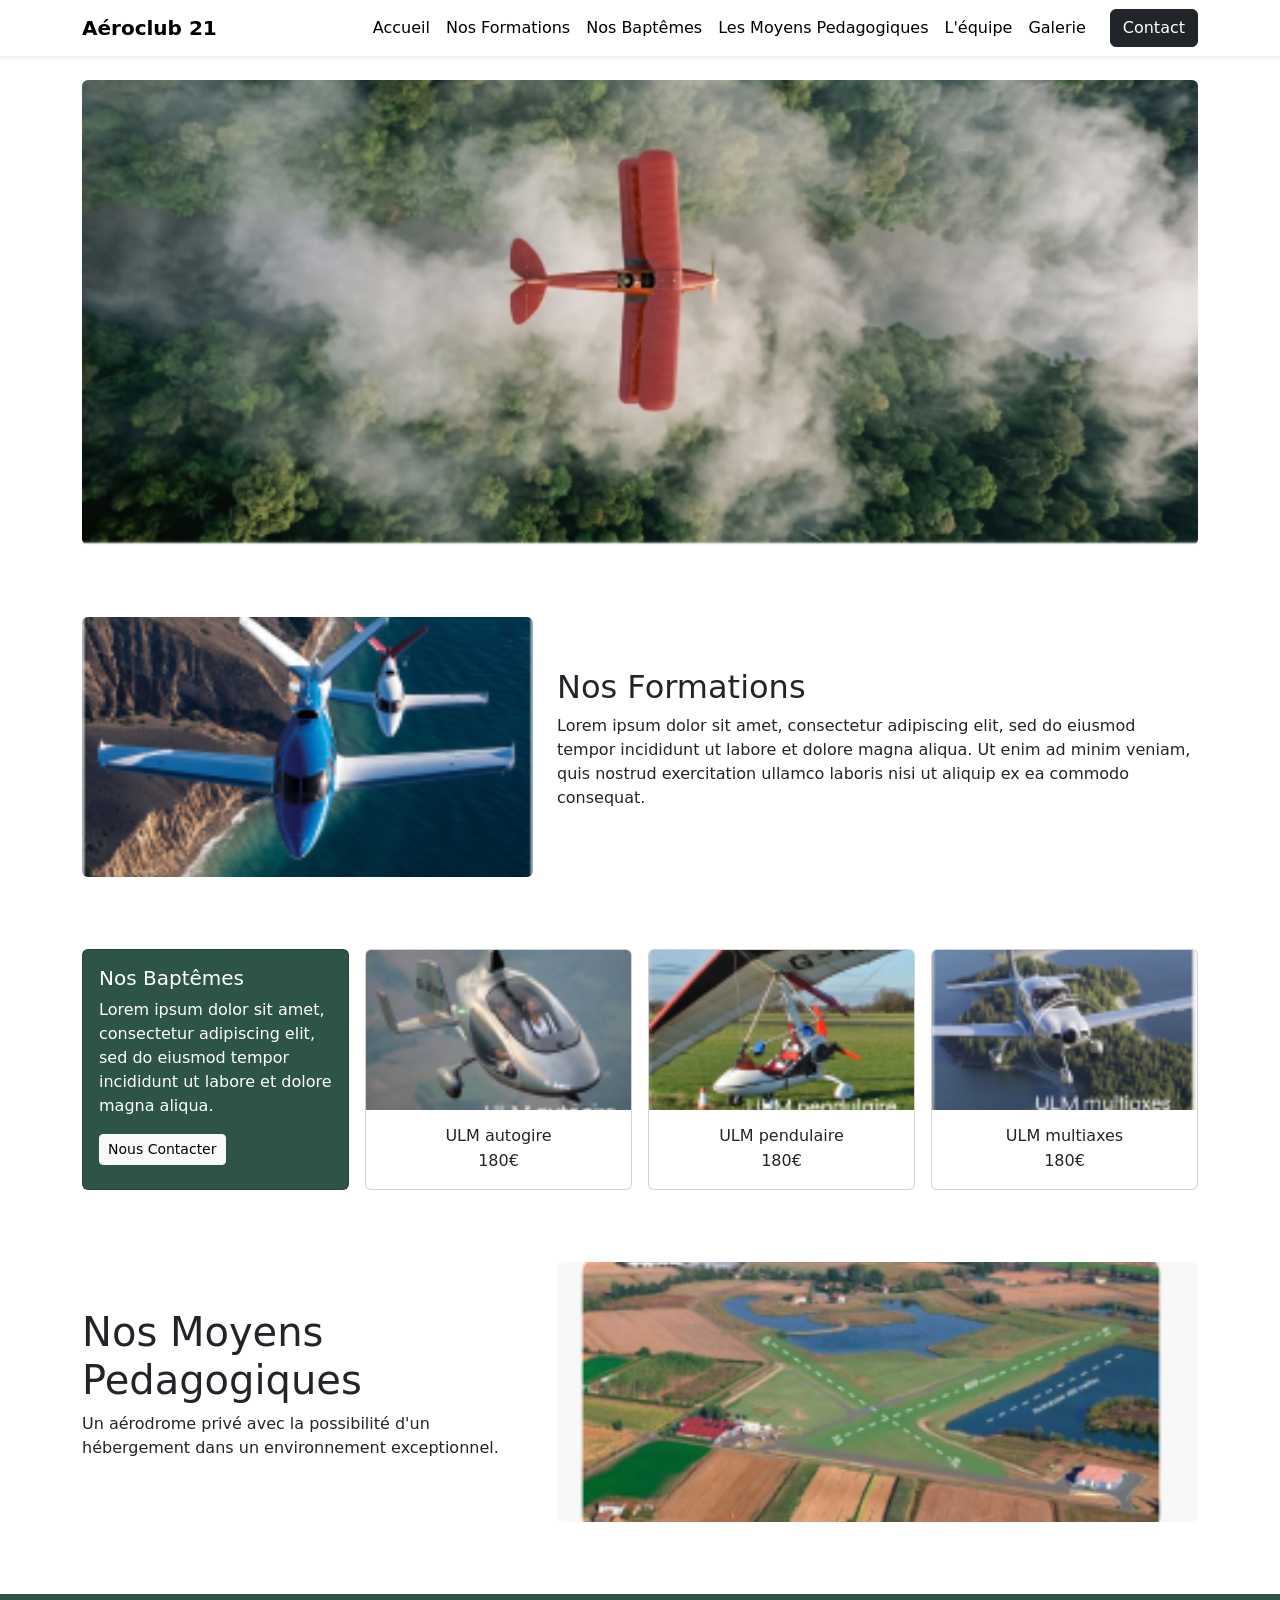
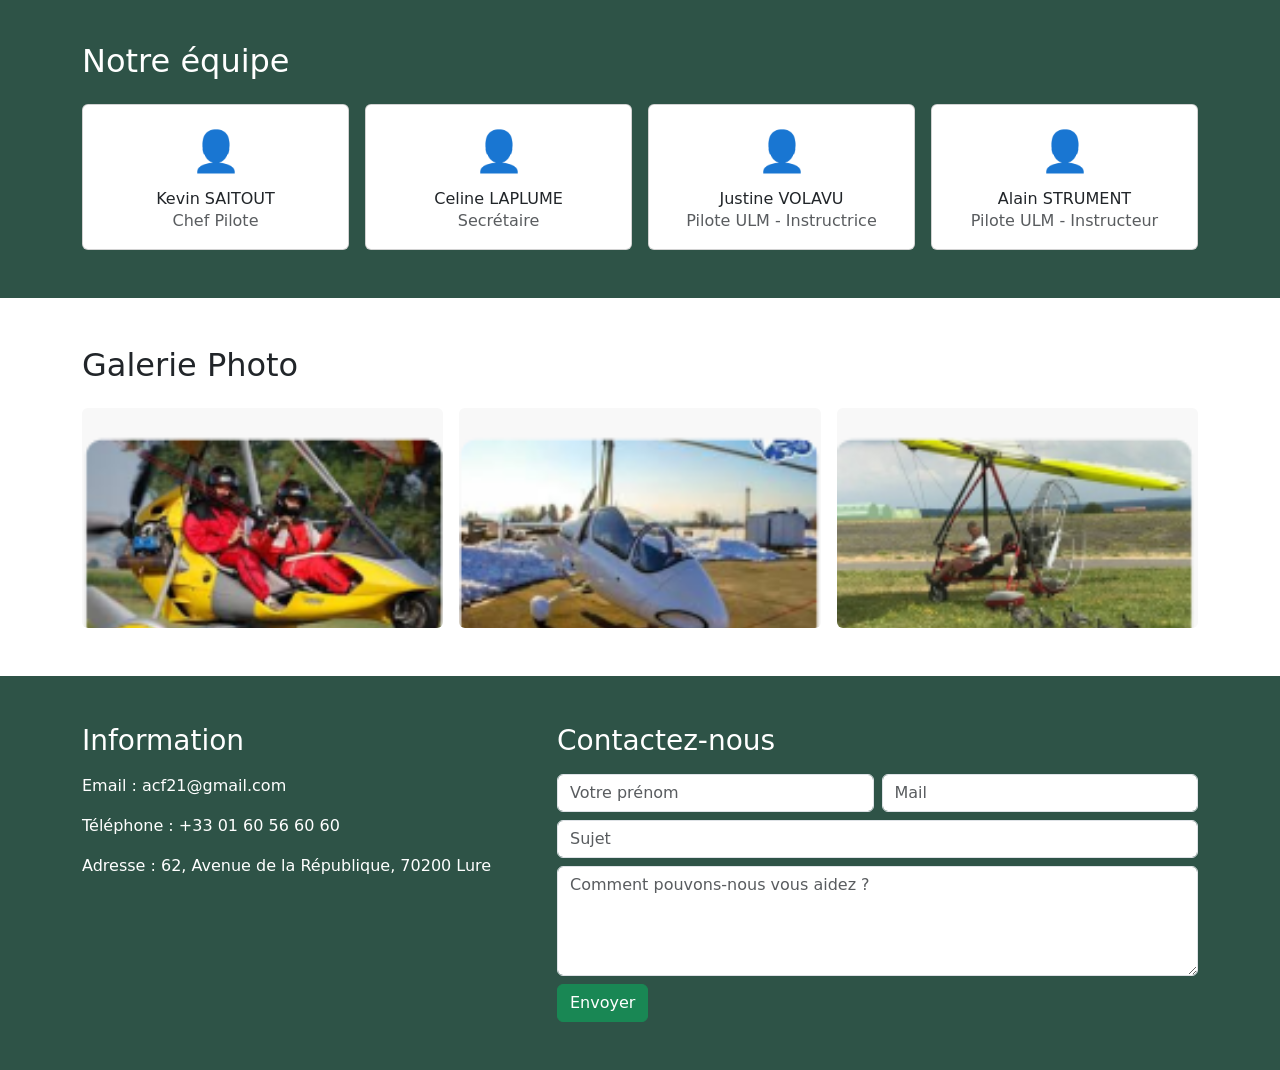
==== index.html @ 87007d58 "Mise à jour du site" ====
<!DOCTYPE html>
<html lang="fr">
    <head>
        <meta charset="UTF-8">
         <meta name="viewport" content="width=device-width, initial-scale=1.0">
        <title>Aéroclub 21</title>
        <link href="https://cdn.jsdelivr.net/npm/bootstrap@5.3.3/dist/css/bootstrap.min.css" rel="stylesheet">
        <link rel="stylesheet" href="css/style.css">
    </head>

    <body>
        <nav class="navbar navbar-expand-lg navbar-light bg-white shadow-sm">
            <div class="container">
                <a class="navbar-brand fw-bold" href="#accueil">Aéroclub 21</a>
            <div class="collapse navbar-collapse" id="menu">
                
                <ul class="navbar-nav ms-auto mb-2 mb-lg-0">
                <li class="nav-item">
                    <a class="nav-link active" href="#accueil">Accueil</a>
                </li>
                <li class="nav-item">
                    <a class="nav-link active" href="#formations">Nos Formations</a>
                </li>
                <li class="nav-item">
                    <a class="nav-link active" href="#baptemes">Nos Baptêmes</a>
                </li>
                <li class="nav-item">
                    <a class="nav-link active" href="#moyens">Les Moyens Pedagogiques</a>
                </li>
                <li class="nav-item">
                    <a class="nav-link active" href="#equipe">L'équipe</a>
                </li>
                <li class="nav-item">
                    <a class="nav-link active" href="#galerie">Galerie</a>
                </li>
                </ul>

                <a href="#contact" class="btn btn-dark ms-lg-3">Contact</a>
            </div>
            </div>
        </nav>

        <section id="accueil">
            <div class="container mt-4">
                <img src="images/hero.jpg" alt="ULM dans les nuages" class="img-fluid rounded w-100">
            </div>
        </section>

        <section id="formations" class="container my-5 py-4">
            <div class="row align-items-center">
                <div class="col-md-5 mb-3 mb-md-0">
                <img src="images/formations.jpg" alt="ULM au dessus de la mer" class="img-fluid rounded">
            </div>

            <div class="col-md-7">
                <h2>Nos Formations</h2>
                <p> Lorem ipsum dolor sit amet, consectetur adipiscing elit, sed do eiusmod tempor incididunt ut
          labore et dolore magna aliqua. Ut enim ad minim veniam, quis nostrud exercitation ullamco
          laboris nisi ut aliquip ex ea commodo consequat.</p>
            </div>
            </div>
        </section>


        <section id="baptemes" class="container mb-5">
            <div class="row g-3">
                <div class="col-md-6 col-lg-3">
                <div class="card text-white h-100 bg-baptemes">
                    <div class="card-body">
                        <h5 class="card-title">Nos Baptêmes</h5>
                        <p class="card-text">
                        Lorem ipsum dolor sit amet, consectetur adipiscing elit, sed do eiusmod tempor
              incididunt ut labore et dolore magna aliqua.    
                        </p>
                        <a href="#contact" class="btn btn-light btn-sm">Nous Contacter</a>
                    </div>
                </div>
            </div>

            <div class="col-md-6 col-lg-3">
                <div class="card h-100">
                    <img src="images/bapteme-autogire.jpg" class="card-img-top" alt="ULM autogire">
                    <div class="card-body text-center">
                        <h6 class="card-title mb-1">ULM autogire</h6>
                        <p class="card-text">180€</p>
                    </div>
                </div>
            </div>

               <div class="col-md-6 col-lg-3">
                <div class="card h-100">
                    <img src="images/bapteme-pendulaire.jpg" class="card-img-top" alt="ULM pendulaire">
                    <div class="card-body text-center">
                        <h6 class="card-title mb-1">ULM pendulaire</h6>
                        <p class="card-text">180€</p>
                    </div>
                </div>
            </div>

            <div class="col-md-6 col-lg-3">
                <div class="card h-100">
                    <img src="images/bapteme-multiaxes.jpg" class="card-img-top" alt="ULM multitaxes">
                    <div class="card-body text-center">
                        <h6 class="card-title mb-1">ULM multiaxes</h6>
                        <p class="card-text">180€</p>
                    </div>
                </div>
            </div>
            </div>
        </section>

        <section id="moyens" class="container my-5 py-4">
            <div class="row align-items-center">
                <div class="col-md-5 mb-3 mb-md-0">
                    <h1>Nos Moyens Pedagogiques</h1>
                    <p>Un aérodrome privé avec la possibilité d'un hébergement dans un environnement exceptionnel.</p>
                </div>
                <div class="col-md-7">
                    <img src="images/aerodrome.jpg" alt="Aérodrome vu du ciel" class="img-fluid rounded">
                </div>
            </div>
        </section>

        <section id="equipe" class="bg-equipe py-5">
            <div class="container">
                <h2 class="text-white mb-4">Notre équipe</h2>
                <div class="row g-3">
                    <div class="col-6 col-lg-3">
                        <div class="card text-center h-100">
                            <div class="card-body">
                                <div class="fs-1 mb-2">👤</div>
                                <h6 class="card-title mb-0">Kevin SAITOUT</h6>
                                <p class="card-text text-muted">Chef Pilote</p>
                            </div>
                        </div>
                    </div>

            <div class="col-6 col-lg-3">
                        <div class="card text-center h-100">
                            <div class="card-body">
                                <div class="fs-1 mb-2">👤</div>
                                <h6 class="card-title mb-0">Celine LAPLUME</h6>
                                <p class="card-text text-muted">Secrétaire</p>
                            </div>
                        </div>
                    </div>

                    <div class="col-6 col-lg-3">
                        <div class="card text-center h-100">
                            <div class="card-body">
                                <div class="fs-1 mb-2">👤</div>
                                <h6 class="card-title mb-0">Justine VOLAVU</h6>
                                <p class="card-text text-muted">Pilote ULM - Instructrice</p>
                            </div>
                        </div>
                    </div>

            <div class="col-6 col-lg-3">
                <div class="card text-center h-100">
                    <div class="card-body">
                        <div class="fs-1 mb-2">👤</div>
                        <h6 class="card-title mb-0">Alain STRUMENT</h6>
                        <p class="card-text text-muted">Pilote ULM - Instructeur</p>
                    </div>
                </div>
            </div>
                </div>
            </div>
        </section>

        <section id="galerie" class="container my-5">
            <h2 class="mb-4">Galerie Photo</h2>

            <div class="row g-3">
                <div class="col-6 col-md-4">
                    <img src="images/gallery-1.jpg" class="img-fluid rounded" alt="ULM pendulaire biplace">
                </div>
                <div class="col-6 col-md-4">
                    <img src="images/gallery-2.jpg" class="img-fluid rounded" alt="ULM autogire au sol">
                </div>
                <div class="col-6 col-md-4">
                    <img src="images/gallery-3.jpg" class="img-fluid rounded" alt="Aile de ULM pendulaire">
            </div>
            </div>
        </section>
         
        <footer id="contact" class="bg-equipe text-white py-5">
            <div class="container">
                <div class="row g-4">

                    <div class="col-md-5">
                        <h3 class="mb-3">Information</h3>
                        <p>Email : acf21@gmail.com</p>
                        <p>Téléphone : +33 01 60 56 60 60</p>
                        <p>Adresse : 62, Avenue de la République, 70200 Lure</p>
                    </div>

                    <div class="col-md-7">
                        <h3 class="mb-3">Contactez-nous</h3>

                        <form>
                            <div class="row g-2">

                                <div class="col-md-6">
                                <input type="text" class="form-control" placeholder="Votre prénom">
                            </div>

                                <div class="col-md-6">
                                <input type="email" class="form-control" placeholder="Mail">
                            </div>

                             <div class="col-md-12">
                                <input type="text" class="form-control" placeholder="Sujet">
                            </div>

                            <div class="col-md-12">
                                <textarea class="form-control" rows="4" placeholder="Comment pouvons-nous vous aidez ?"></textarea>
                            </div>

                            <div class="col-md-12">
                                <button type="submit" class="btn btn-success">Envoyer</button>
                            </div>
                        </form>
                    </div>
                </div>
            </div>
        </footer>
        
        <script src="https://cdn.jsdelivr.net/npm/bootstrap@5.3.3/dist/js/bootstrap.bundle.min.js"></script>
    </body>
</html>
---- css/style.css ----
.bg-baptemes {
  background-color: #2e5347;
}

.bg-equipe {
  background-color: #2e5347;
}


.card-img-top {
  height: 160px;
  object-fit: cover;
}

#formations img,
#moyens img {
  width: 100%;
  height: 260px;
  object-fit: cover;
}


#galerie img {
  width: 100%;
  height: 220px;
  object-fit: cover;
}
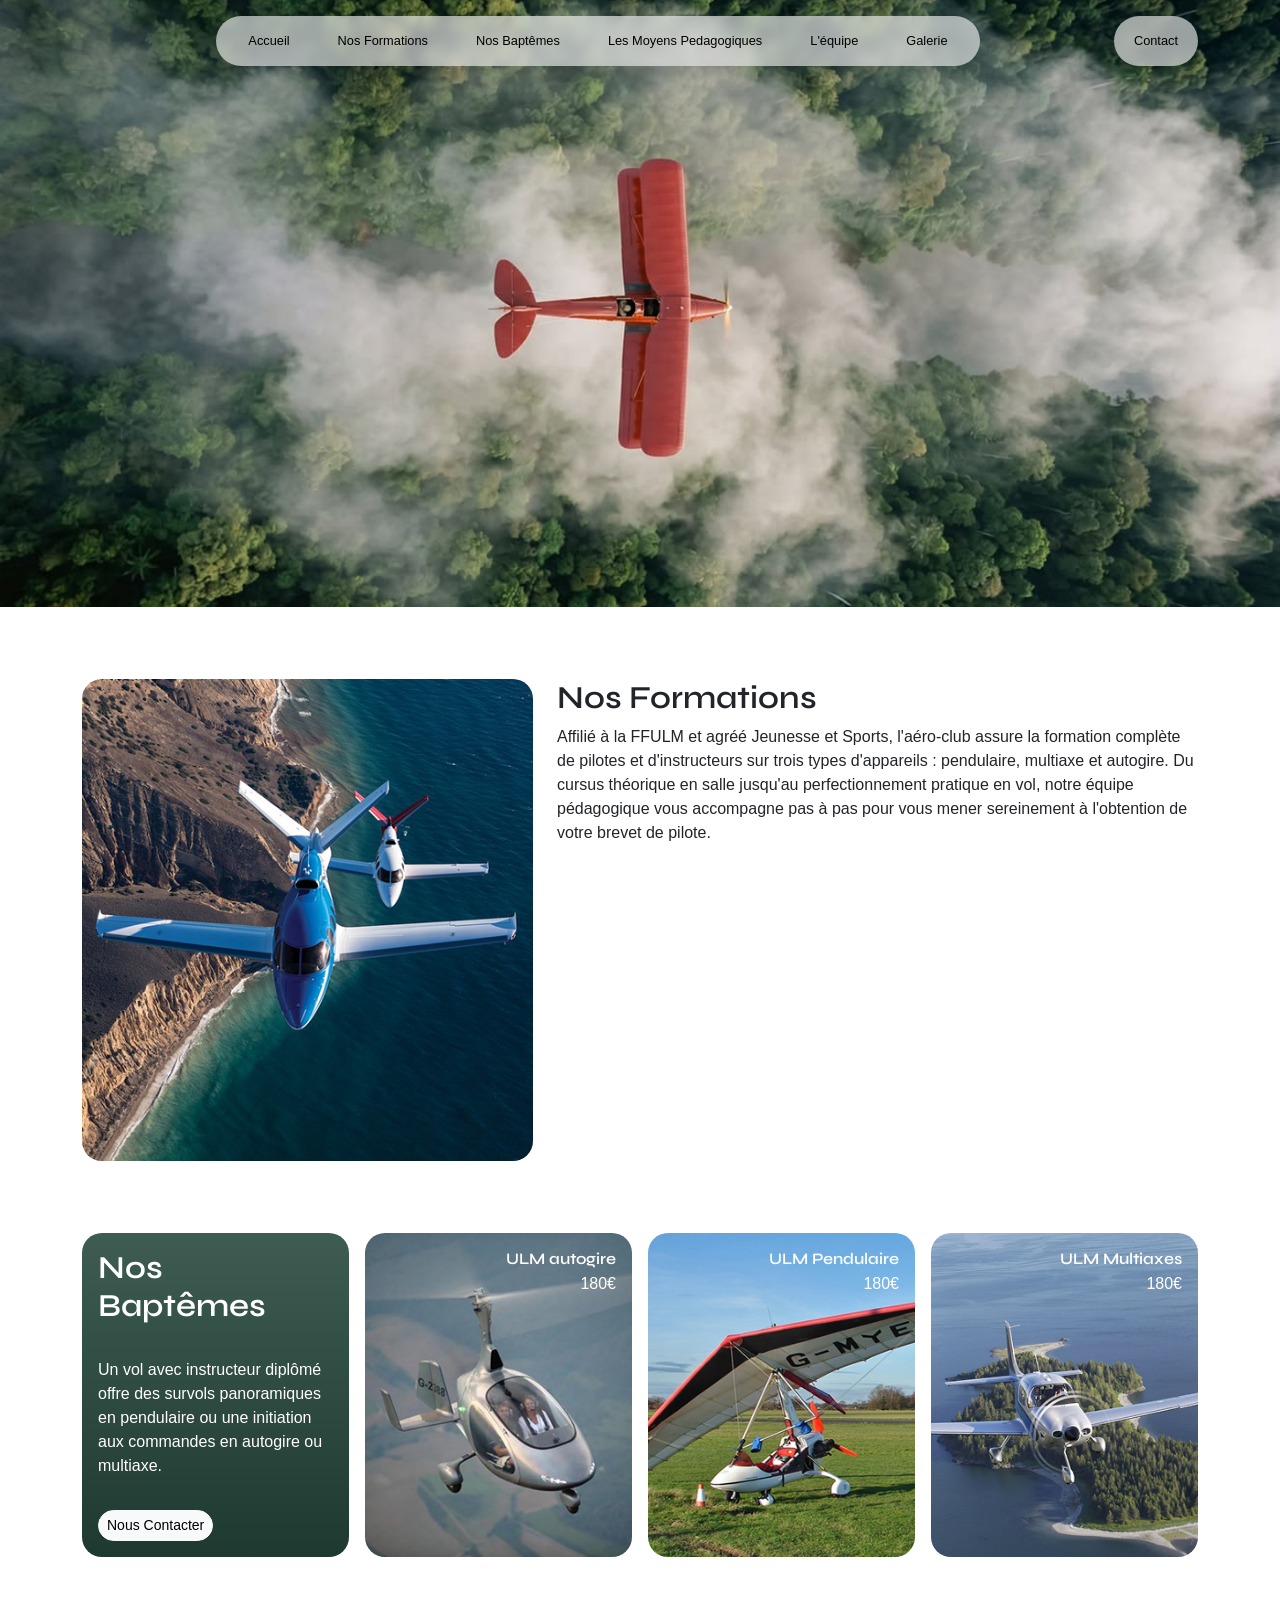
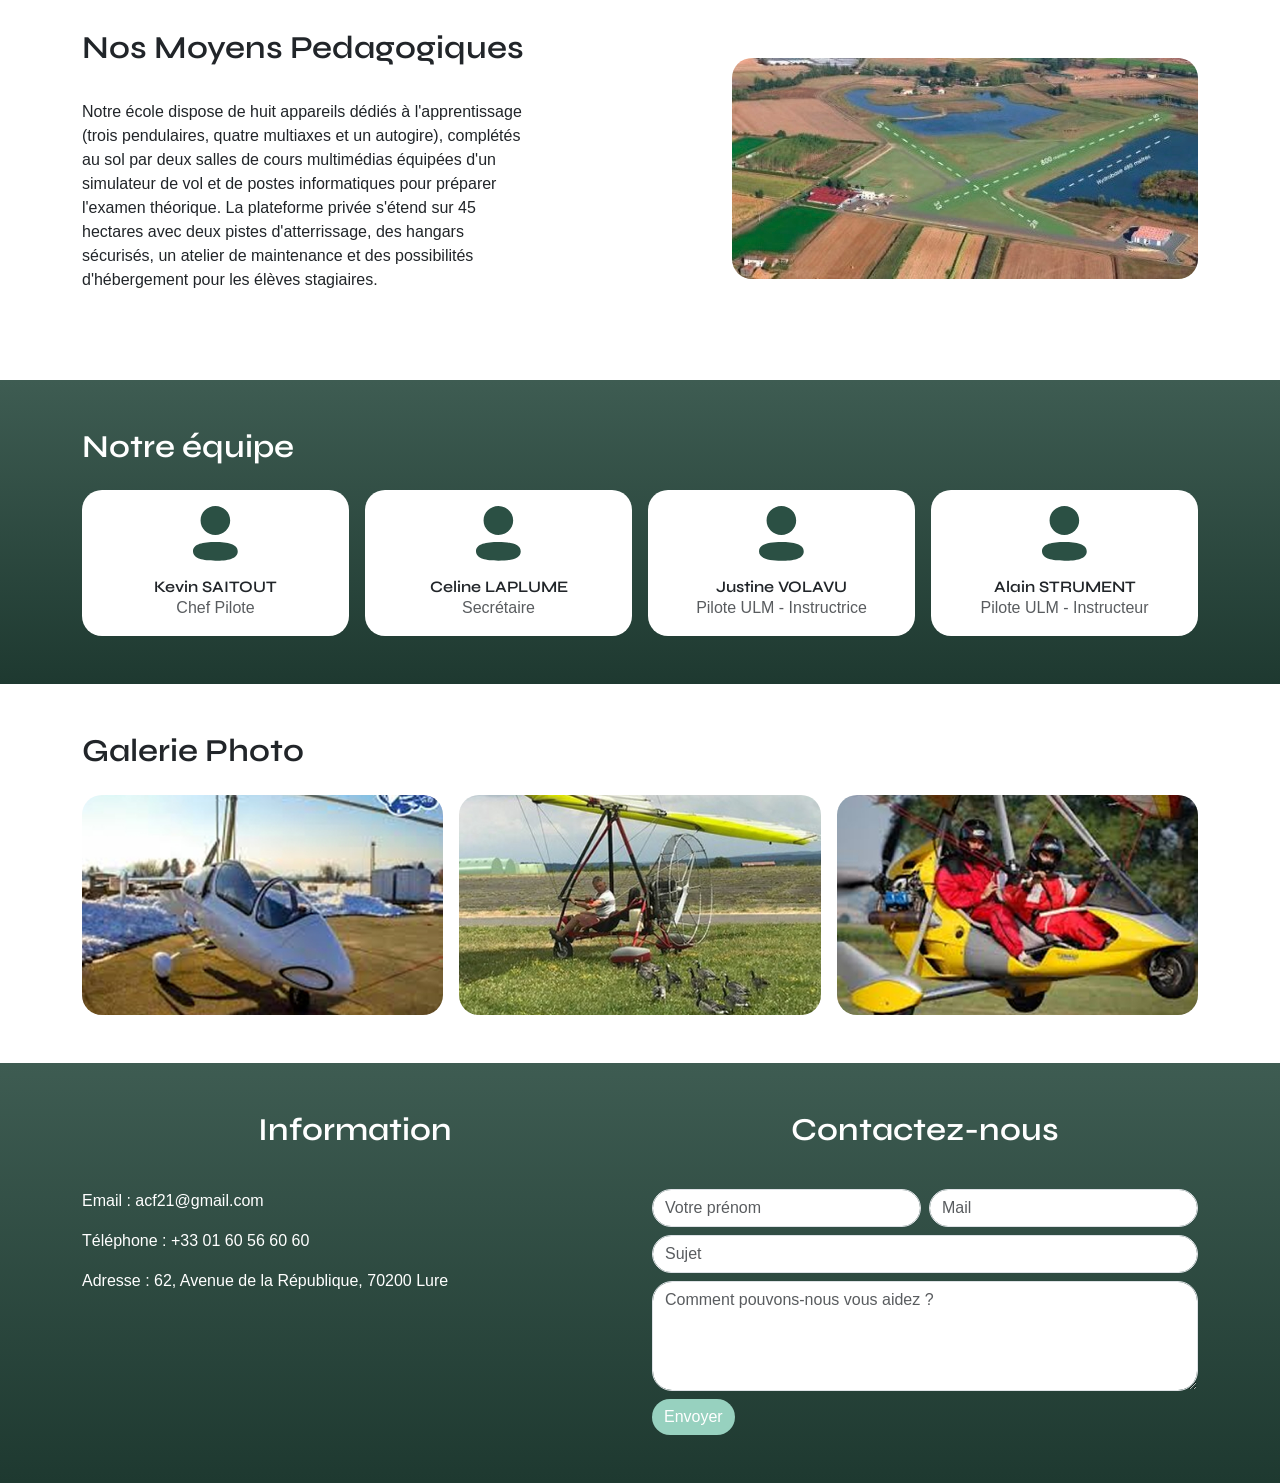
==== commit bb83b8b2: "update" ====
--- a/index.html
+++ b/index.html
@@ -3,60 +3,55 @@
     <head>
         <meta charset="UTF-8">
          <meta name="viewport" content="width=device-width, initial-scale=1.0">
-        <title>Aéroclub 21</title>
+        <title>Aéroclub</title>
         <link href="https://cdn.jsdelivr.net/npm/bootstrap@5.3.3/dist/css/bootstrap.min.css" rel="stylesheet">
-        <link rel="stylesheet" href="css/style.css">
+        <link rel="stylesheet" href="style.css">
     </head>
 
     <body>
-        <nav class="navbar navbar-expand-lg navbar-light bg-white shadow-sm">
-            <div class="container">
-                <a class="navbar-brand fw-bold" href="#accueil">Aéroclub 21</a>
-            <div class="collapse navbar-collapse" id="menu">
-                
-                <ul class="navbar-nav ms-auto mb-2 mb-lg-0">
-                <li class="nav-item">
-                    <a class="nav-link active" href="#accueil">Accueil</a>
-                </li>
-                <li class="nav-item">
-                    <a class="nav-link active" href="#formations">Nos Formations</a>
-                </li>
-                <li class="nav-item">
-                    <a class="nav-link active" href="#baptemes">Nos Baptêmes</a>
-                </li>
-                <li class="nav-item">
-                    <a class="nav-link active" href="#moyens">Les Moyens Pedagogiques</a>
-                </li>
-                <li class="nav-item">
-                    <a class="nav-link active" href="#equipe">L'équipe</a>
-                </li>
-                <li class="nav-item">
-                    <a class="nav-link active" href="#galerie">Galerie</a>
-                </li>
-                </ul>
-
-                <a href="#contact" class="btn btn-dark ms-lg-3">Contact</a>
-            </div>
-            </div>
-        </nav>
+        <nav class="navbar navbar-expand-lg fixed-top py-3">
+    <div class="container d-flex align-items-center justify-content-between">
+
+        <div class="collapse navbar-collapse justify-content-center" id="menu">
+            <ul class="navbar-nav nav-pill-bg px-4 py-2">
+                <li class="nav-item">
+                    <a class="nav-link" href="#accueil">Accueil</a>
+                </li>
+                <li class="nav-item">
+                    <a class="nav-link" href="#formations">Nos Formations</a>
+                </li>
+                <li class="nav-item">
+                    <a class="nav-link" href="#baptemes">Nos Baptêmes</a>
+                </li>
+                <li class="nav-item">
+                    <a class="nav-link" href="#moyens">Les Moyens Pedagogiques</a>
+                </li>
+                <li class="nav-item">
+                    <a class="nav-link" href="#equipe">L'équipe</a>
+                </li>
+                <li class="nav-item">
+                    <a class="nav-link" href="#galerie">Galerie</a>
+                </li>
+            </ul>
+        </div>
+
+        <a href="#contact" class="nav-pill-bg btn-contact-pill">Contact</a>
+    </div>
+</nav>
 
         <section id="accueil">
-            <div class="container mt-4">
-                <img src="images/hero.jpg" alt="ULM dans les nuages" class="img-fluid rounded w-100">
-            </div>
+                <img src="images/hero.jpg" alt="ULM dans les nuages">
         </section>
 
         <section id="formations" class="container my-5 py-4">
-            <div class="row align-items-center">
+            <div class="row align-items-start">
                 <div class="col-md-5 mb-3 mb-md-0">
                 <img src="images/formations.jpg" alt="ULM au dessus de la mer" class="img-fluid rounded">
             </div>
 
             <div class="col-md-7">
                 <h2>Nos Formations</h2>
-                <p> Lorem ipsum dolor sit amet, consectetur adipiscing elit, sed do eiusmod tempor incididunt ut
-          labore et dolore magna aliqua. Ut enim ad minim veniam, quis nostrud exercitation ullamco
-          laboris nisi ut aliquip ex ea commodo consequat.</p>
+                <p>Affilié à la FFULM et agréé Jeunesse et Sports, l'aéro-club assure la formation complète de pilotes et d'instructeurs sur trois types d'appareils : pendulaire, multiaxe et autogire. Du cursus théorique en salle jusqu'au perfectionnement pratique en vol, notre équipe pédagogique vous accompagne pas à pas pour vous mener sereinement à l'obtention de votre brevet de pilote.</p>
             </div>
             </div>
         </section>
@@ -66,21 +61,21 @@
             <div class="row g-3">
                 <div class="col-md-6 col-lg-3">
                 <div class="card text-white h-100 bg-baptemes">
-                    <div class="card-body">
-                        <h5 class="card-title">Nos Baptêmes</h5>
+                    <div class="card-body d-flex flex-column">
+                        <h2 class="card-title">Nos Baptêmes</h2>
+                        <br>
                         <p class="card-text">
-                        Lorem ipsum dolor sit amet, consectetur adipiscing elit, sed do eiusmod tempor
-              incididunt ut labore et dolore magna aliqua.    
+                            Un vol avec instructeur diplômé offre des survols panoramiques en pendulaire ou une initiation aux commandes en autogire ou multiaxe.
                         </p>
-                        <a href="#contact" class="btn btn-light btn-sm">Nous Contacter</a>
+                        <a href="#contact" class="btn btn-light btn-sm mt-auto align-self-start">Nous Contacter</a>
                     </div>
                 </div>
             </div>
 
             <div class="col-md-6 col-lg-3">
-                <div class="card h-100">
-                    <img src="images/bapteme-autogire.jpg" class="card-img-top" alt="ULM autogire">
-                    <div class="card-body text-center">
+                <div class="card h-100 text-white">
+                    <img src="images/bapteme-autogire.jpg" class="card-img h-100 object-fit-cover" alt="ULM autogire">
+                    <div class="card-img-overlay text-end">
                         <h6 class="card-title mb-1">ULM autogire</h6>
                         <p class="card-text">180€</p>
                     </div>
@@ -88,20 +83,20 @@
             </div>
 
                <div class="col-md-6 col-lg-3">
-                <div class="card h-100">
-                    <img src="images/bapteme-pendulaire.jpg" class="card-img-top" alt="ULM pendulaire">
-                    <div class="card-body text-center">
-                        <h6 class="card-title mb-1">ULM pendulaire</h6>
+                <div class="card h-100 text-white">
+                    <img src="images/bapteme-pendulaire.jpg" class="card-img h-100 object-fit-cover" alt="ULM autogire">
+                    <div class="card-img-overlay text-end">
+                        <h6 class="card-title mb-1">ULM Pendulaire</h6>
                         <p class="card-text">180€</p>
                     </div>
                 </div>
             </div>
 
             <div class="col-md-6 col-lg-3">
-                <div class="card h-100">
-                    <img src="images/bapteme-multiaxes.jpg" class="card-img-top" alt="ULM multitaxes">
-                    <div class="card-body text-center">
-                        <h6 class="card-title mb-1">ULM multiaxes</h6>
+                <div class="card h-100 text-white">
+                    <img src="images/bapteme-multiaxes.jpg" class="card-img h-100 object-fit-cover" alt="ULM autogire">
+                    <div class="card-img-overlay text-end">
+                        <h6 class="card-title mb-1">ULM Multiaxes</h6>
                         <p class="card-text">180€</p>
                     </div>
                 </div>
@@ -112,11 +107,12 @@
         <section id="moyens" class="container my-5 py-4">
             <div class="row align-items-center">
                 <div class="col-md-5 mb-3 mb-md-0">
-                    <h1>Nos Moyens Pedagogiques</h1>
-                    <p>Un aérodrome privé avec la possibilité d'un hébergement dans un environnement exceptionnel.</p>
-                </div>
-                <div class="col-md-7">
-                    <img src="images/aerodrome.jpg" alt="Aérodrome vu du ciel" class="img-fluid rounded">
+                    <h2>Nos Moyens Pedagogiques</h2>
+                    <br>
+                    <p>Notre école dispose de huit appareils dédiés à l'apprentissage (trois pendulaires, quatre multiaxes et un autogire), complétés au sol par deux salles de cours multimédias équipées d'un simulateur de vol et de postes informatiques pour préparer l'examen théorique. La plateforme privée s'étend sur 45 hectares avec deux pistes d'atterrissage, des hangars sécurisés, un atelier de maintenance et des possibilités d'hébergement pour les élèves stagiaires.</p>
+                </div>
+                <div class="col-md-7 text-end">
+                    <img src="images/aerodrome.jpeg" alt="Aérodrome vu du ciel" class="img-fluid ms-auto d-block">
                 </div>
             </div>
         </section>
@@ -128,7 +124,11 @@
                     <div class="col-6 col-lg-3">
                         <div class="card text-center h-100">
                             <div class="card-body">
-                                <div class="fs-1 mb-2">👤</div>
+                                <div class="mb-3">
+    <svg width="45" height="55" viewBox="0 0 59 72" fill="none" xmlns="http://www.w3.org/2000/svg">
+        <path d="M29.333 47.207C45.2412 47.207 58.6669 49.7328 58.667 59.4795C58.667 69.2298 45.1533 71.667 29.333 71.667C13.4285 71.667 0 69.1403 0 59.3936C6.79284e-05 49.6433 13.5129 47.2071 29.333 47.207ZM29.333 0C40.1097 0 48.7441 8.43561 48.7441 18.96C48.7439 29.4842 40.1096 37.9229 29.333 37.9229C18.5602 37.9227 9.92207 29.484 9.92188 18.96C9.92188 8.43571 18.5601 0.000170471 29.333 0Z" fill="#2B5044"/>
+    </svg>
+</div>
                                 <h6 class="card-title mb-0">Kevin SAITOUT</h6>
                                 <p class="card-text text-muted">Chef Pilote</p>
                             </div>
@@ -138,7 +138,11 @@
             <div class="col-6 col-lg-3">
                         <div class="card text-center h-100">
                             <div class="card-body">
-                                <div class="fs-1 mb-2">👤</div>
+                                <div class="mb-3">
+    <svg width="45" height="55" viewBox="0 0 59 72" fill="none" xmlns="http://www.w3.org/2000/svg">
+        <path d="M29.333 47.207C45.2412 47.207 58.6669 49.7328 58.667 59.4795C58.667 69.2298 45.1533 71.667 29.333 71.667C13.4285 71.667 0 69.1403 0 59.3936C6.79284e-05 49.6433 13.5129 47.2071 29.333 47.207ZM29.333 0C40.1097 0 48.7441 8.43561 48.7441 18.96C48.7439 29.4842 40.1096 37.9229 29.333 37.9229C18.5602 37.9227 9.92207 29.484 9.92188 18.96C9.92188 8.43571 18.5601 0.000170471 29.333 0Z" fill="#2B5044"/>
+    </svg>
+</div>
                                 <h6 class="card-title mb-0">Celine LAPLUME</h6>
                                 <p class="card-text text-muted">Secrétaire</p>
                             </div>
@@ -148,7 +152,11 @@
                     <div class="col-6 col-lg-3">
                         <div class="card text-center h-100">
                             <div class="card-body">
-                                <div class="fs-1 mb-2">👤</div>
+                                <div class="mb-3">
+    <svg width="45" height="55" viewBox="0 0 59 72" fill="none" xmlns="http://www.w3.org/2000/svg">
+        <path d="M29.333 47.207C45.2412 47.207 58.6669 49.7328 58.667 59.4795C58.667 69.2298 45.1533 71.667 29.333 71.667C13.4285 71.667 0 69.1403 0 59.3936C6.79284e-05 49.6433 13.5129 47.2071 29.333 47.207ZM29.333 0C40.1097 0 48.7441 8.43561 48.7441 18.96C48.7439 29.4842 40.1096 37.9229 29.333 37.9229C18.5602 37.9227 9.92207 29.484 9.92188 18.96C9.92188 8.43571 18.5601 0.000170471 29.333 0Z" fill="#2B5044"/>
+    </svg>
+</div>
                                 <h6 class="card-title mb-0">Justine VOLAVU</h6>
                                 <p class="card-text text-muted">Pilote ULM - Instructrice</p>
                             </div>
@@ -158,7 +166,11 @@
             <div class="col-6 col-lg-3">
                 <div class="card text-center h-100">
                     <div class="card-body">
-                        <div class="fs-1 mb-2">👤</div>
+                        <div class="mb-3">
+    <svg width="45" height="55" viewBox="0 0 59 72" fill="none" xmlns="http://www.w3.org/2000/svg">
+        <path d="M29.333 47.207C45.2412 47.207 58.6669 49.7328 58.667 59.4795C58.667 69.2298 45.1533 71.667 29.333 71.667C13.4285 71.667 0 69.1403 0 59.3936C6.79284e-05 49.6433 13.5129 47.2071 29.333 47.207ZM29.333 0C40.1097 0 48.7441 8.43561 48.7441 18.96C48.7439 29.4842 40.1096 37.9229 29.333 37.9229C18.5602 37.9227 9.92207 29.484 9.92188 18.96C9.92188 8.43571 18.5601 0.000170471 29.333 0Z" fill="#2B5044"/>
+    </svg>
+</div>
                         <h6 class="card-title mb-0">Alain STRUMENT</h6>
                         <p class="card-text text-muted">Pilote ULM - Instructeur</p>
                     </div>
@@ -188,16 +200,17 @@
             <div class="container">
                 <div class="row g-4">
 
-                    <div class="col-md-5">
-                        <h3 class="mb-3">Information</h3>
+                    <div class="col-md-6">
+                        <h2 class="mb-3 text-center">Information</h2>
+                        <br>
                         <p>Email : acf21@gmail.com</p>
                         <p>Téléphone : +33 01 60 56 60 60</p>
                         <p>Adresse : 62, Avenue de la République, 70200 Lure</p>
                     </div>
 
-                    <div class="col-md-7">
-                        <h3 class="mb-3">Contactez-nous</h3>
-
+                    <div class="col-md-6">
+                        <h2 class="mb-3 text-center">Contactez-nous</h2>
+                        <br>
                         <form>
                             <div class="row g-2">
 
--- a/style.css
+++ b/style.css
@@ -0,0 +1,72 @@
+@font-face {
+    font-family: 'Syne';
+    src: url('font/Syne-VariableFont_wght.ttf') format('truetype');
+    font-weight: 600;
+    font-style: normal;
+}
+
+.card, .btn, .form-control {
+  border-radius: 20px !important;
+  overflow: hidden;
+}
+
+.card {
+  border: none;
+}
+
+#formations img,
+#moyens img,
+#galerie img,
+#aerodrome img {
+  border-radius: 20px !important;
+}
+
+#accueil img {
+  width: 100%;
+  height: 100%;
+  object-fit: cover;
+}
+
+.bg-baptemes,
+.bg-equipe {
+  background: linear-gradient( #3E5C52 0%, #1E3930 100%) !important;
+}
+
+#galerie img {
+  width: 100%;
+  height: 220px;
+  object-fit: cover;
+}
+
+.nav-pill-bg {
+  display: inline-flex;
+  padding: 15px 20px;
+  align-items: center;
+  gap: 32px;
+  height: 50px;
+  border-radius: 30px;
+  background: rgba(255, 255, 255, 0.60);
+  filter: drop-shadow(0 9px 10px rgba(0, 0, 0, 0.25));
+  backdrop-filter: blur(5px);
+  text-decoration: none;
+
+}
+
+.nav-link, .btn-contact-pill {
+  color: #000000 !important;
+  font-size: 0.8rem;
+  text-decoration: none;
+}
+
+h2, h6 {
+  font-family: 'Syne';
+}
+
+body {
+  font-family: Arial, Helvetica, serif;
+}
+
+.btn-success {
+  background-color: #97D1BF;
+  border: 1px #FFFFFF;
+}
